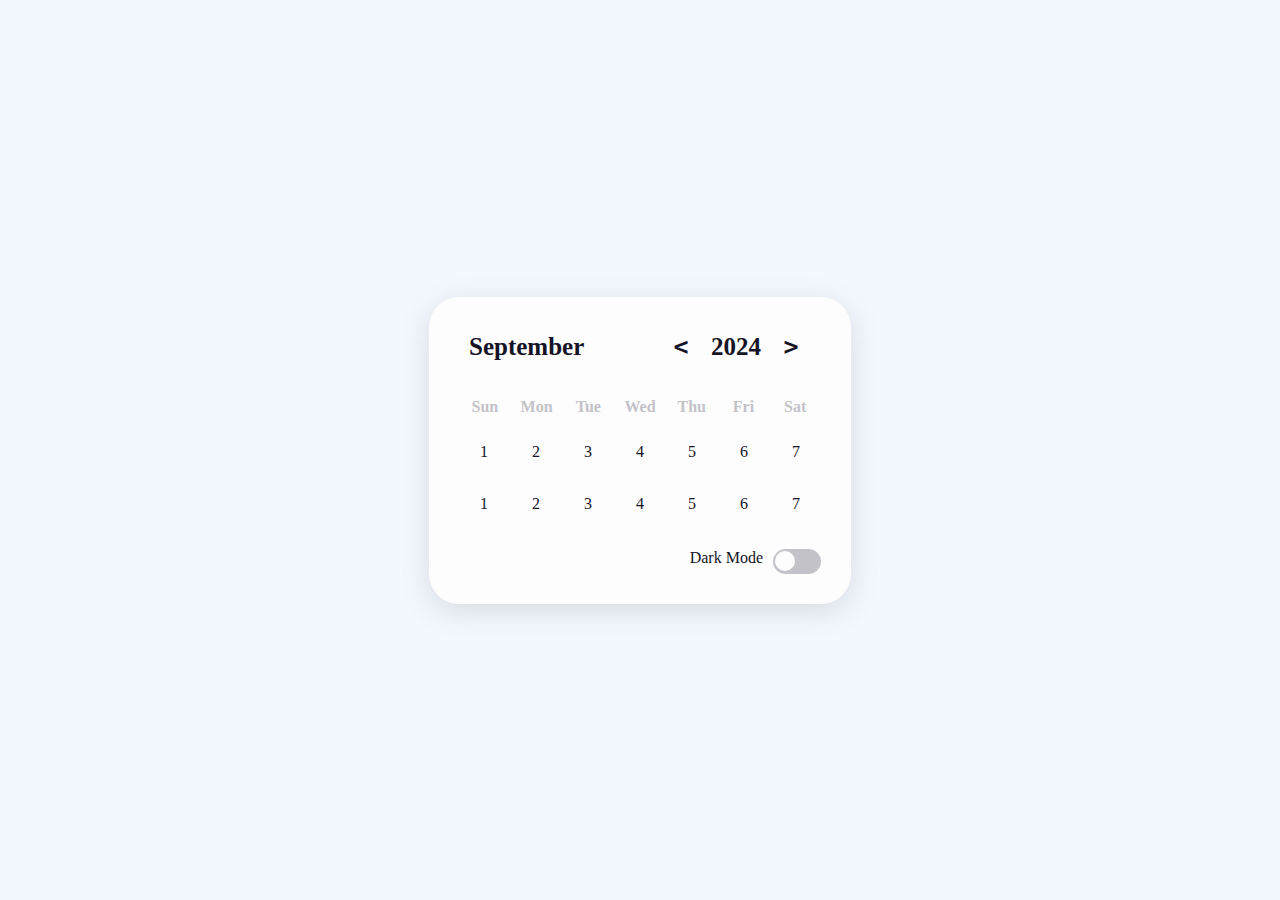
==== Task-Manager/custom-calender/index.html @ 4de3d37a "Implement UI of custom calender" ====
<!DOCTYPE html>
<html lang="en">
<head>
    <meta charset="UTF-8">
    <meta name="viewport" content="width=device-width, initial-scale=1.0">
    <title>Custom calender/PrashantKumar</title>
    <link rel="stylesheet" href="styles.css">
</head>
<body class="light">
    <div class="calender">
        <div class="calender-header">
            <span class="month-picker" id="month-picker">
                September
            </span>
            <div class="year-picker">
                <span class="year-change" id="prev-year">
                    <pre><</pre>
                </span>
                <span id="year">2024</span>
                <span class="year-change" id="next-year">
                    <pre>></pre>
                </span>
            </div>
        </div>
        <div class="calender-body">
            <div class="calender-week-day">
                <div>Sun</div>
                <div>Mon</div>
                <div>Tue</div>
                <div>Wed</div>
                <div>Thu</div>
                <div>Fri</div>
                <div>Sat</div>
            </div>
            <div class="calender-days">
                <div>
                    1
                    <span></span>
                    <span></span>
                    <span></span>
                    <span></span> 
                </div>
                 <div>2</div>
                 <div>3</div>
                 <div>4</div>
                 <div>5</div>
                 <div>6</div>
                 <div>7</div>

                 <div>1</div>
                 <div>2</div>
                 <div>3</div>
                 <div>4</div>
                 <div>5</div>
                 <div>6</div>
                 <div>7</div> 
            </div>
        </div>
        <div class="calender-footer">
            <div class="toggle">
                <span>Dark Mode</span>
                <div class="dark-mode-switch">
                    <div class="dark-mode-switch-ident"></div>
                </div>
            </div>
        </div>

        <div class="month-list"></div>
    </div>
    
</body>
<script src="app.js"></script>
</html>
---- Task-Manager/custom-calender/styles.css ----
:root{
    --dark-body: #4d4c5a; 
    --dark-main: #141529; 
    --dark-second: #79788c; 
    --dark-hover: #323048; 
    --dark-text: #f8fbff; 

    --light-body: #f3f8fe; 
    --light-main: #fdfdfd; 
    --light-second: #c3c2c8; 
    --light-hover: #edf0f5; 
    --light-text: #151426; 

    --blue: #0000ff; 
    --white: #fff; 

    --shadow: rgba(100, 100, 111, 0.2) 0px 7px 29px 0px; 
    --font-family: cursive;  
}

.dark{
    --bg-body: var(--dark-body); 
    --bg-main: var(--dark-main); 
    --bg-second: var(--dark-second); 
    --color-hover: var(--dark-hover); 
    --color-txt: var(--dark-text); 
}

.light {
    --bg-body: var(--light-body); 
    --bg-main: var(--light-main); 
    --bg-second: var(--light-second); 
    --color-hover: var(--light-hover); 
    --color-txt: var(--light-text); 
}

*{
    padding: 0; 
    margin: 0; 
    box-sizing: border-box; 
}

body {
    height: 100vh; 
    display: grid; 
    place-content: center;
    font-family: var(--font-family); 
    background-color: var(--bg-body); 
}

.calender{
    height: max-content;
    width: max-content; 
    background-color: var(--bg-main);
    border-radius: 30px; 
    padding: 20px; 
    position: relative; 
    overflow: hidden;
} 

.light .calender{
    box-shadow: var(--shadow); 
}

.calender-header{
    display: flex; 
    justify-content: space-between; 
    align-items: center;
    font-size: 25px; 
    font-weight: 600; 
    color: var(--color-txt); 
    padding: 10px;        
}

.calender-body{
    padding: 10px;  
}

.calender-week-day{
    display: grid;
    grid-template-columns: repeat(7, 1fr); 
    font-weight: 600;
    height: 40px; 
}
.calender-week-day div{
    display: grid;
    place-items: center; 
    color: var(--bg-second);
}

.calender-days{
    display: grid; 
    grid-template-columns: repeat(7, 1fr); 
    gap: 2px; 
    color: var(--color-txt); 
}

.calender-days div{
    width: 50px; 
    height: 50px; 
    display: flex; 
    justify-content: center; 
    align-items: center; 
    padding: 5px; 
    position: relative; 
    cursor: pointer; 
}

.month-picker{
    padding: 5px 10px; 
    border-radius: 10px; 
    cursor: pointer; 
}

.month-picker:hover {
    background-color: var(--color-hover); 
}

.year-picker {
    display: flex;                                       
    flex-direction: row; 
    align-items: center; 
}

.year-change{
    width: 40px; 
    height: 40px; 
    border-radius: 50%; 
    display: grid; 
    place-items: center; 
    margin: 0 10px; 
    cursor: pointer; 
}

.year-change:hover{
    background-color: var(--color-hover);
}

.calender-footer{
    display: flex; 
    justify-content: flex-end;
    align-items: center;
    padding: 10px; 
}

.toggle{
    display: flex; 
}

.toggle span{
    margin-right: 10px; 
    color: var(--color-txt); 
}

.dark-mode-switch {
    position: relative; 
    width: 48px; 
    height: 25px; 
    border-radius: 14px; 
    background-color: var(--bg-second); 
}

.dark-mode-switch .dark-mode-switch-ident{
    position: absolute; 
    left: 2px;  
    top: 50%;
    transform: translateY(-50%);  
    width: 20px; 
    height: 20px; 
    border-radius: 50%;  
    background-color: var(--bg-main);
    cursor: pointer;
    transition: left 0.2s ease-in-out;   
}

.dark .dark-mode-switch .dark-mode-switch-ident{
    top: 50%; 
    transform: translateY(-50%); 
    left: calc(2px + 50%); 
}

/* Date border Animation */
.calender-days div span{
    position: absolute; 
}

.calender-days div:hover span{
    transition: width 0.2s ease-in-out, height 0.2s ease-in-out; 
}

.calender-days div span:nth-child(1), 
.calender-days div span:nth-child(3){
    width: 2px; 
    height: 0; 
    background-color: var(--color-txt); 
}
.calender-days div:hover span:nth-child(1), 
.calender-days div:hover span:nth-child(3){
    height: 100%; 
}

.calender-days div span:nth-child(1) {
    bottom: 0; 
    left: 0;   
}
.calender-days div span:nth-child(3) {
    top: 0; 
    right: 0; 
}

.calender-days div span:nth-child(2), 
.calender-days div span:nth-child(4){
    width: 0; 
    height: 2px; 
    background-color: var(--color-txt); 
}
.calender-days div:hover span:nth-child(2), 
.calender-days div:hover span:nth-child(4){
    width: 100%; 
}

.calender-days div span:nth-child(2) {
    top: 0; 
    left: 0;   
}
.calender-days div span:nth-child(4) {
    bottom: 0; 
    right: 0; 
}

.calender-days div:hover span:nth-child(2) {
     transition-delay: 0.2s; 
}
.calender-days div:hover span:nth-child(3) {
    transition-delay: 0.4s; 
}
.calender-days div:hover span:nth-child(4) {
    transition-delay: 0.6s; 
}
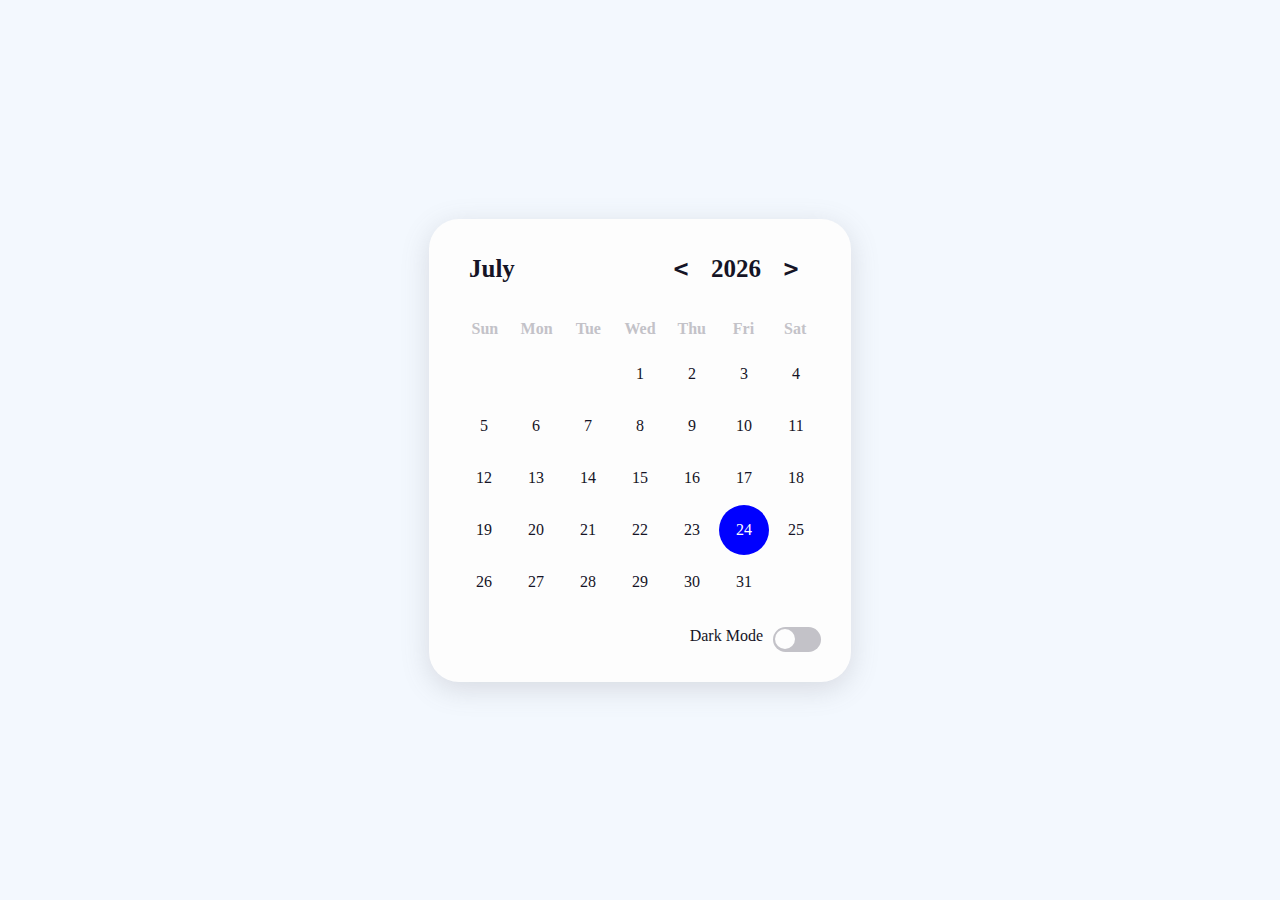
==== commit 207efe67: "Finish custom calender implemention" ====
--- a/Task-Manager/custom-calender/index.html
+++ b/Task-Manager/custom-calender/index.html
@@ -33,27 +33,7 @@
                 <div>Sat</div>
             </div>
             <div class="calender-days">
-                <div>
-                    1
-                    <span></span>
-                    <span></span>
-                    <span></span>
-                    <span></span> 
-                </div>
-                 <div>2</div>
-                 <div>3</div>
-                 <div>4</div>
-                 <div>5</div>
-                 <div>6</div>
-                 <div>7</div>
-
-                 <div>1</div>
-                 <div>2</div>
-                 <div>3</div>
-                 <div>4</div>
-                 <div>5</div>
-                 <div>6</div>
-                 <div>7</div> 
+                <!-- Dynamically generating days -->
             </div>
         </div>
         <div class="calender-footer">
@@ -65,7 +45,9 @@
             </div>
         </div>
 
-        <div class="month-list"></div>
+        <div class="month-list">
+
+        </div>
     </div>
     
 </body>
--- a/Task-Manager/custom-calender/styles.css
+++ b/Task-Manager/custom-calender/styles.css
@@ -93,6 +93,7 @@
     grid-template-columns: repeat(7, 1fr); 
     gap: 2px; 
     color: var(--color-txt); 
+
 }
 
 .calender-days div{
@@ -104,6 +105,22 @@
     padding: 5px; 
     position: relative; 
     cursor: pointer; 
+
+    animation-name: to-top; 
+    animation-duration: 0.6s; 
+    animation-timing-function: ease-in-out; 
+    animation-direction: forwards;
+}
+
+@keyframes to-top{
+    from{
+        transform: translateY(100%);
+        opacity: 0; 
+    }
+    to{
+        transform: translateY(0);  
+        opacity: 1; 
+    }
 }
 
 .month-picker{
@@ -237,3 +254,57 @@
 .calender-days div:hover span:nth-child(4) {
     transition-delay: 0.6s; 
 }
+
+.curr-date{
+    background-color: var(--blue);
+    border-radius: 50%; 
+    color: var(--white); 
+}
+
+.curr-date span{
+    display: none; 
+}
+
+/* MONTH LIST */ 
+.month-list{
+    height: 100%; 
+    width: 100%; 
+    position: absolute; 
+    left: 0; 
+    top: 0; 
+    display: grid; 
+    grid-template-columns: repeat(3, auto);
+    gap: 5px; 
+    background-color: var(--bg-main); 
+    padding: 20px; 
+    color: var(--color-txt); 
+    visibility: hidden; 
+    transform: scale(1.5); 
+    pointer-events: none;
+    transition: transform 0.2s ease-in-out; 
+}
+
+.month-list.show {
+    visibility: visible; 
+    pointer-events: visible; 
+    transform: scale(1);
+}
+
+.month-list .month{
+    display: grid; 
+    place-items: center; 
+}
+
+.month-list .month div{
+    width: 100%; 
+    padding: 5px 20px; 
+    cursor: pointer; 
+    border-radius: 10px; 
+    text-align: center; 
+}
+
+.month-list .month div:hover{
+    background-color: var(--color-hover);
+}
+
+
